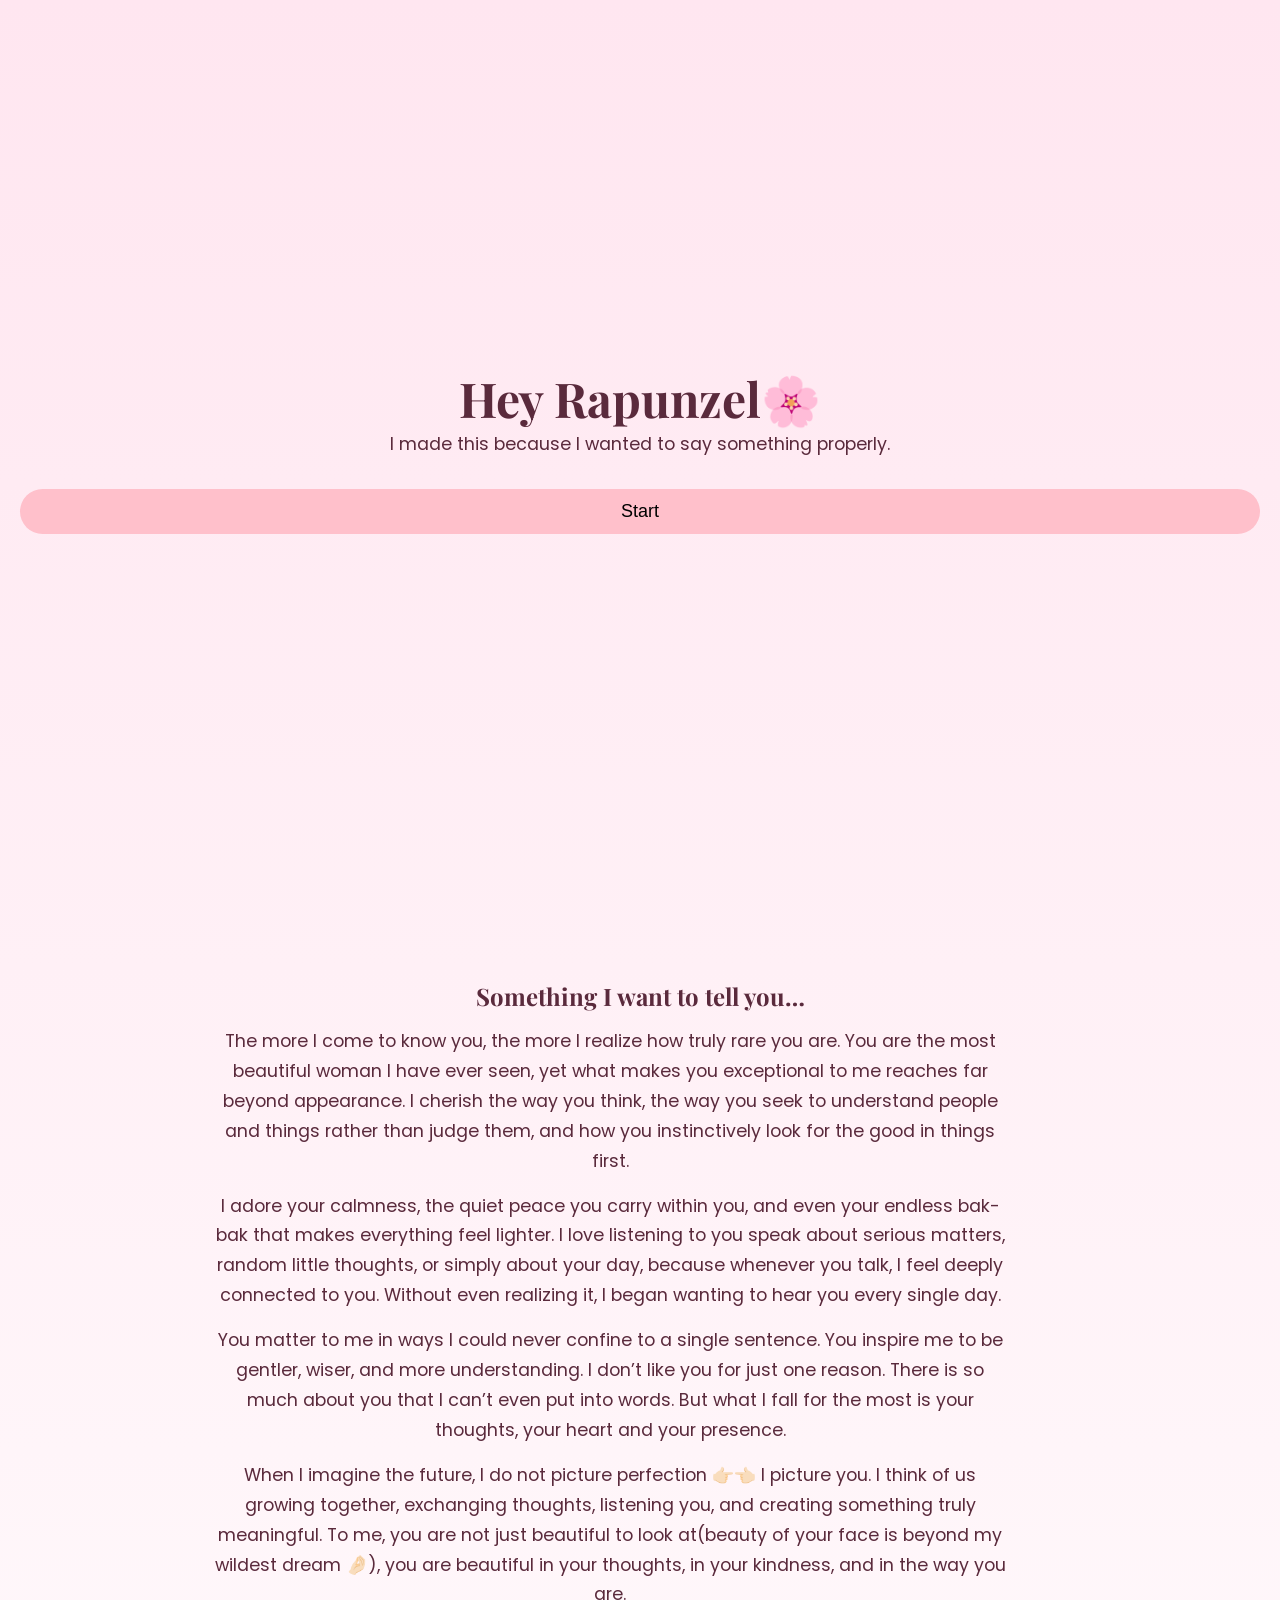
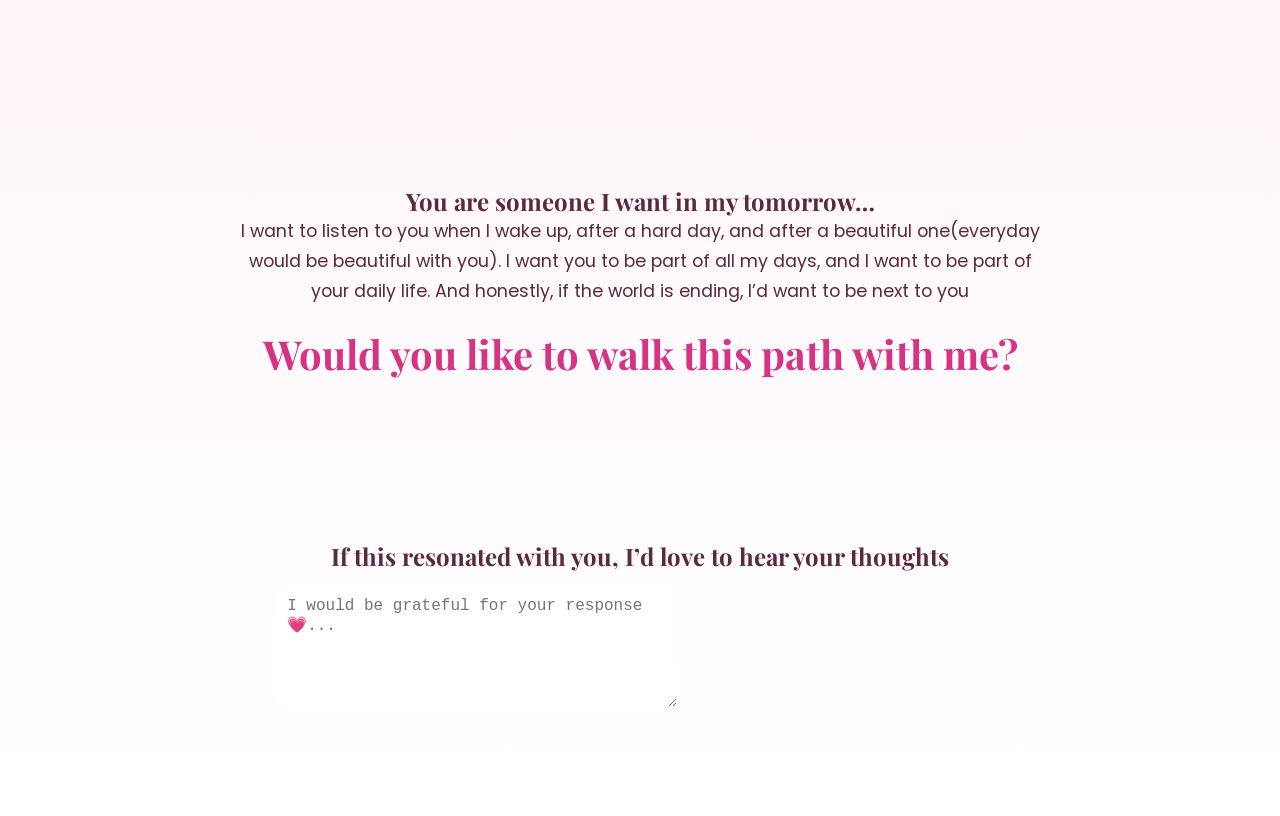
==== index.html @ f1f842e0 "Update index.html" ====
<!doctype html>
<html lang="en">
  <head>
    <meta charset="UTF-8" />
    <meta name="viewport" content="width=device-width, initial-scale=1.0">
    <title>For You 💗</title>
    <link rel="stylesheet" href="style.css" />
    <link
      href="https://fonts.googleapis.com/css2?family=Playfair+Display:wght@500;700&family=Poppins&display=swap"
      rel="stylesheet"
    />
  </head>
  <body>
    <div class="petals"></div>
    <div class="hearts"></div>

    <section class="hero">
      <h1 id="herName">Hey Rapunzel🌸</h1>
      <p>I made this because I wanted to say something properly.</p>
      <button onclick="scrollToSection()">Start</button>
    </section>

    <section class="story reveal">
      <h2>Something I want to tell you…</h2>

      <p>
        The more I come to know you, the more I realize how truly rare you are.
You are the most beautiful woman I have ever seen, yet what makes you exceptional to me reaches far beyond appearance. I cherish the way you think, the way you seek to understand people and things rather than judge them, and how you instinctively look for the good in things first.
      </p>

      <p>
        I adore your calmness, the quiet peace you carry within you, and even your endless bak-bak that makes everything feel lighter. I love listening to you speak about serious matters, random little thoughts, or simply about your day, because whenever you talk, I feel deeply connected to you. Without even realizing it, I began wanting to hear you every single day.
      </p>

      <p>
        You matter to me in ways I could never confine to a single sentence. You inspire me to be gentler, wiser, and more understanding. I don’t like you for just one reason. There is so much about you that I can’t even put into words. But what I fall for the most is your thoughts, your heart and your presence.
      </p>

      <p>
        When I imagine the future, I do not picture perfection 👉🏻👈🏻 I picture you. I think of us growing together, exchanging thoughts, listening you, and creating something truly meaningful. To me, you are not just beautiful to look at(beauty of your face is beyond my wildest dream 🤌🏻), you are beautiful in your thoughts, in your kindness, and in the way you are.
      </p>
    </section>

    <section class="final reveal">
      <h2>You are someone I want in my tomorrow…</h2>
      <p>I want to listen to you when I wake up, after a hard day, and after a beautiful one(everyday would be beautiful with you). I want you to be part of all my days, and I want to be part of your daily life. And honestly, if the world is ending, I’d want to be next to you</p>
      <h1>Would you like to walk this path with me?</h1>
    </section>

    <footer class="reply reveal">
      <h2>If this resonated with you, I’d love to hear your thoughts </h2>
      <!-- <p>Message me 💗</p> -->
      <textarea id="msg" placeholder="I would be grateful for your response💗..."></textarea>
      <button id="replyBtn" class="reply-btn" onclick="sendToWhatsApp()">Yayy! When you’re ready, Tap here 💌 </button>
    </footer>

    <script src="script.js"></script>
  </body>
</html>
---- style.css ----
* {
  margin: 0;
  padding: 0;
  box-sizing: border-box;
}

body {
  background: linear-gradient(to bottom, #ffe6f0, #fff);
  font-family: 'Poppins', sans-serif;
  color: #5a2a3c;
  text-align: center;
}

section, footer {
  padding: 80px 20px;
}

h1, h2 {
  font-family: 'Playfair Display', serif;
}

.hero {
  height: 100vh;
  /* background: url("https://i.imgur.com/Wz5RkYp.png") center/contain no-repeat; */
  display: flex;
  flex-direction: column;
  justify-content: center;
}

.hero h1 {
  font-size: clamp(2rem, 6vw, 3rem);
}

.hero button {
  margin-top: 30px;
  padding: 12px 30px;
  border: none;
  border-radius: 30px;
  background: pink;
  font-size: 18px;
  cursor: pointer;
}

.story p {
  margin: 15px 0;
}

.cards {
  display: flex;
  justify-content: center;
  gap: 20px;
  margin-top: 30px;
  flex-wrap: wrap;
}

.card {
  background: rgba(255,255,255,0.6);
  padding: 20px 30px;
  border-radius: 20px;
  box-shadow: 0 0 15px rgba(255,182,193,0.6);
}

/* .lily {
  background: url("https://i.imgur.com/6RkYc5E.png") center/contain no-repeat;
} */

.final h1 {
  margin-top: 20px;
  font-size: clamp(1.6rem, 5vw, 2.5rem);
  color: #d63384;
}

.reply textarea {
  width: 100%;
  max-width: 400px;
  height: 120px;
  border-radius: 10px;
  padding: 10px;
  border: none;
  margin: 15px 0;
}

.reply button {
  padding: 10px 25px;
  border-radius: 30px;
  border: none;
  background: hotpink;
  color: white;
  font-size: 16px;
  cursor: pointer;
}

/* Animations */
.reveal {
  opacity: 0;
  transform: translateY(50px);
  transition: 1s;
}

.reveal.active {
  opacity: 1;
  transform: translateY(0);
}

.petals span, .hearts span {
  position: fixed;
  top: -10%;
  font-size: 20px;
  animation: fall linear infinite;
  opacity: 0.8;
}

@keyframes fall {
  0% { transform: translateY(0) rotate(0deg); }
  100% { transform: translateY(110vh) rotate(360deg); }
}

.reply-btn {
  opacity: 0;
  pointer-events: none;
  transition: opacity 0.3s ease;
}
.reply-btn.show {
  opacity: 1;
  pointer-events: auto;
}

input, textarea {
  font-size: 16px;
}

p {
  font-size: clamp(1rem, 3.5vw, 1.1rem);
  line-height: 1.7;
  max-width: 800px;
  margin-left: auto;
  margin-right: auto;
}


.story, .final, .reply {
  max-width: 900px;
  margin: auto;
}
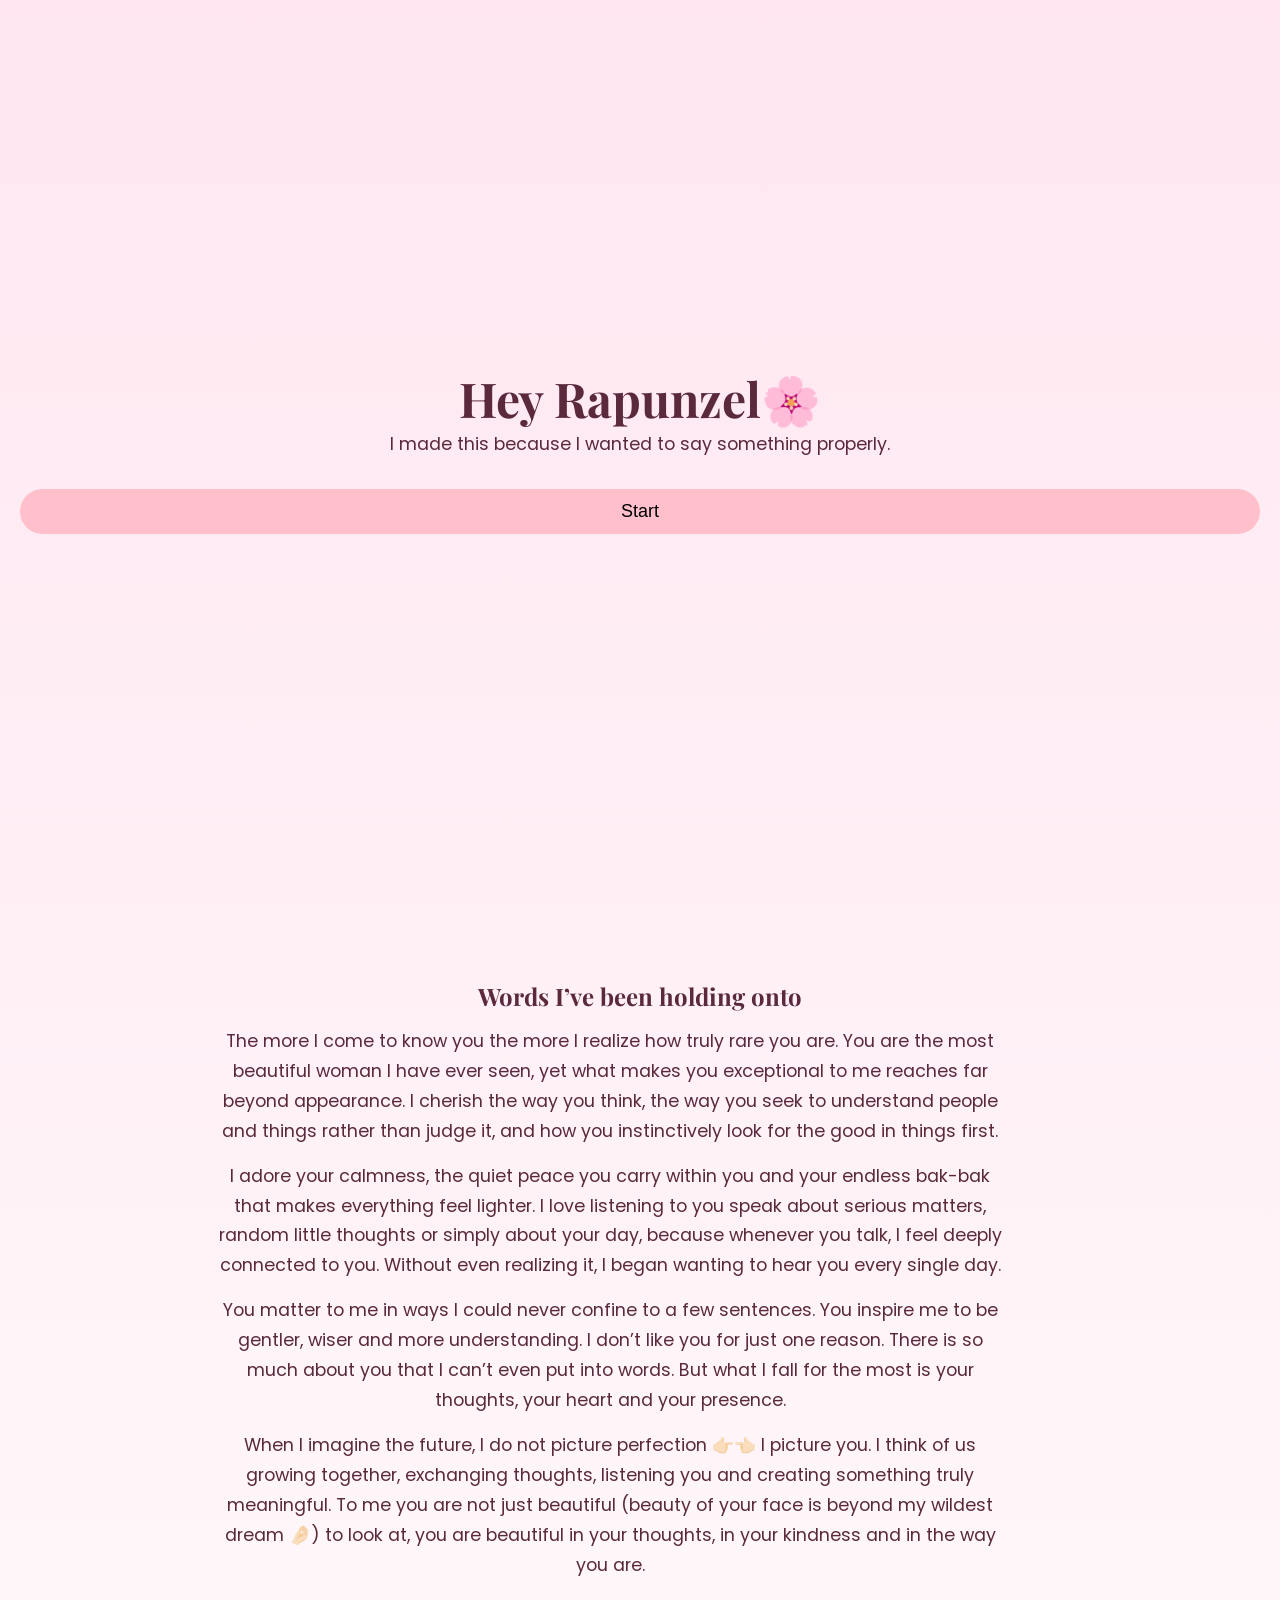
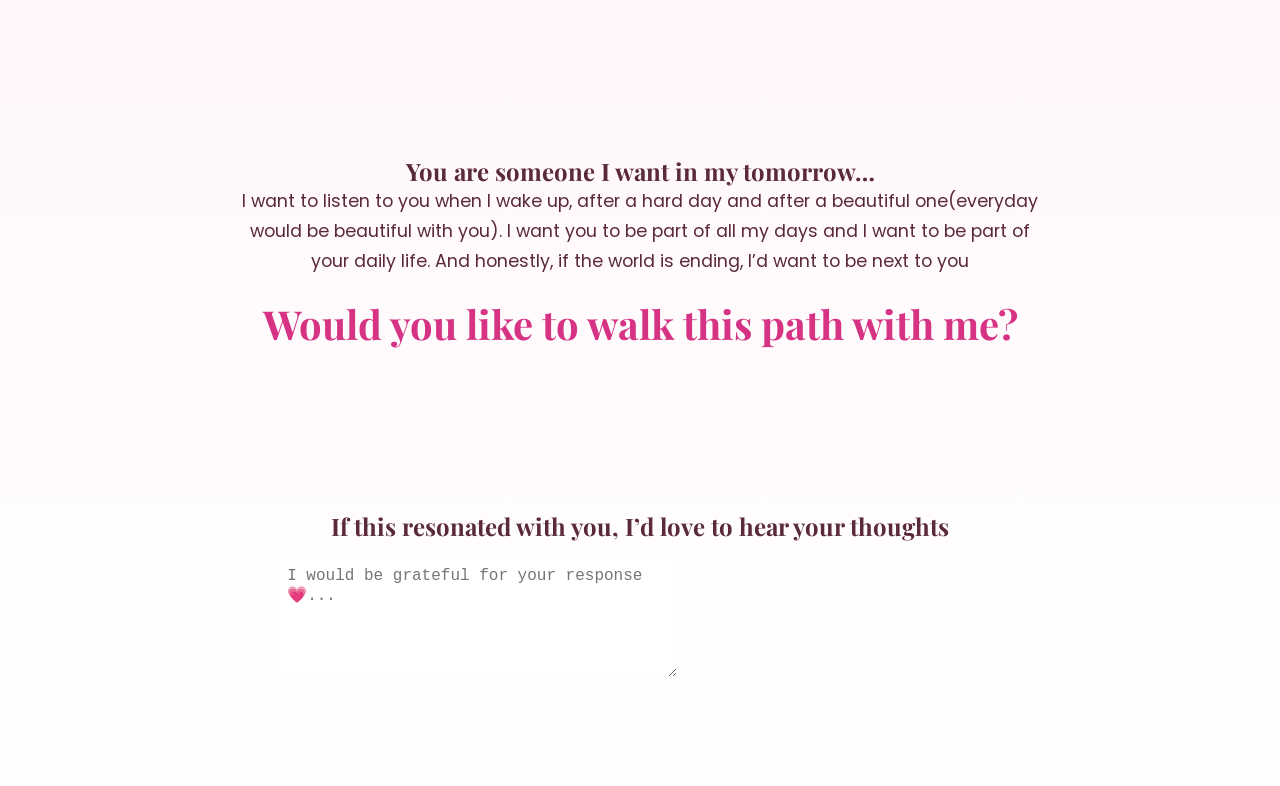
==== commit f6bd91fe: "Update index.html" ====
--- a/index.html
+++ b/index.html
@@ -21,29 +21,29 @@
     </section>
 
     <section class="story reveal">
-      <h2>Something I want to tell you…</h2>
+      <h2>Words I’ve been holding onto</h2>
 
       <p>
-        The more I come to know you, the more I realize how truly rare you are.
-You are the most beautiful woman I have ever seen, yet what makes you exceptional to me reaches far beyond appearance. I cherish the way you think, the way you seek to understand people and things rather than judge them, and how you instinctively look for the good in things first.
+        The more I come to know you the more I realize how truly rare you are.
+You are the most beautiful woman I have ever seen, yet what makes you exceptional to me reaches far beyond appearance. I cherish the way you think, the way you seek to understand people and things rather than judge it, and how you instinctively look for the good in things first.
       </p>
 
       <p>
-        I adore your calmness, the quiet peace you carry within you, and even your endless bak-bak that makes everything feel lighter. I love listening to you speak about serious matters, random little thoughts, or simply about your day, because whenever you talk, I feel deeply connected to you. Without even realizing it, I began wanting to hear you every single day.
+        I adore your calmness, the quiet peace you carry within you and your endless bak-bak that makes everything feel lighter. I love listening to you speak about serious matters, random little thoughts or simply about your day, because whenever you talk, I feel deeply connected to you. Without even realizing it, I began wanting to hear you every single day.
       </p>
 
       <p>
-        You matter to me in ways I could never confine to a single sentence. You inspire me to be gentler, wiser, and more understanding. I don’t like you for just one reason. There is so much about you that I can’t even put into words. But what I fall for the most is your thoughts, your heart and your presence.
+        You matter to me in ways I could never confine to a few sentences. You inspire me to be gentler, wiser and more understanding. I don’t like you for just one reason. There is so much about you that I can’t even put into words. But what I fall for the most is your thoughts, your heart and your presence.
       </p>
 
       <p>
-        When I imagine the future, I do not picture perfection 👉🏻👈🏻 I picture you. I think of us growing together, exchanging thoughts, listening you, and creating something truly meaningful. To me, you are not just beautiful to look at(beauty of your face is beyond my wildest dream 🤌🏻), you are beautiful in your thoughts, in your kindness, and in the way you are.
+        When I imagine the future, I do not picture perfection 👉🏻👈🏻 I picture you. I think of us growing together, exchanging thoughts, listening you and creating something truly meaningful. To me you are not just beautiful (beauty of your face is beyond my wildest dream 🤌🏻) to look at, you are beautiful in your thoughts, in your kindness and in the way you are.
       </p>
     </section>
 
     <section class="final reveal">
       <h2>You are someone I want in my tomorrow…</h2>
-      <p>I want to listen to you when I wake up, after a hard day, and after a beautiful one(everyday would be beautiful with you). I want you to be part of all my days, and I want to be part of your daily life. And honestly, if the world is ending, I’d want to be next to you</p>
+      <p>I want to listen to you when I wake up, after a hard day and after a beautiful one(everyday would be beautiful with you). I want you to be part of all my days and I want to be part of your daily life. And honestly, if the world is ending, I’d want to be next to you</p>
       <h1>Would you like to walk this path with me?</h1>
     </section>
 
@@ -61,3 +61,4 @@
 
 
 
+
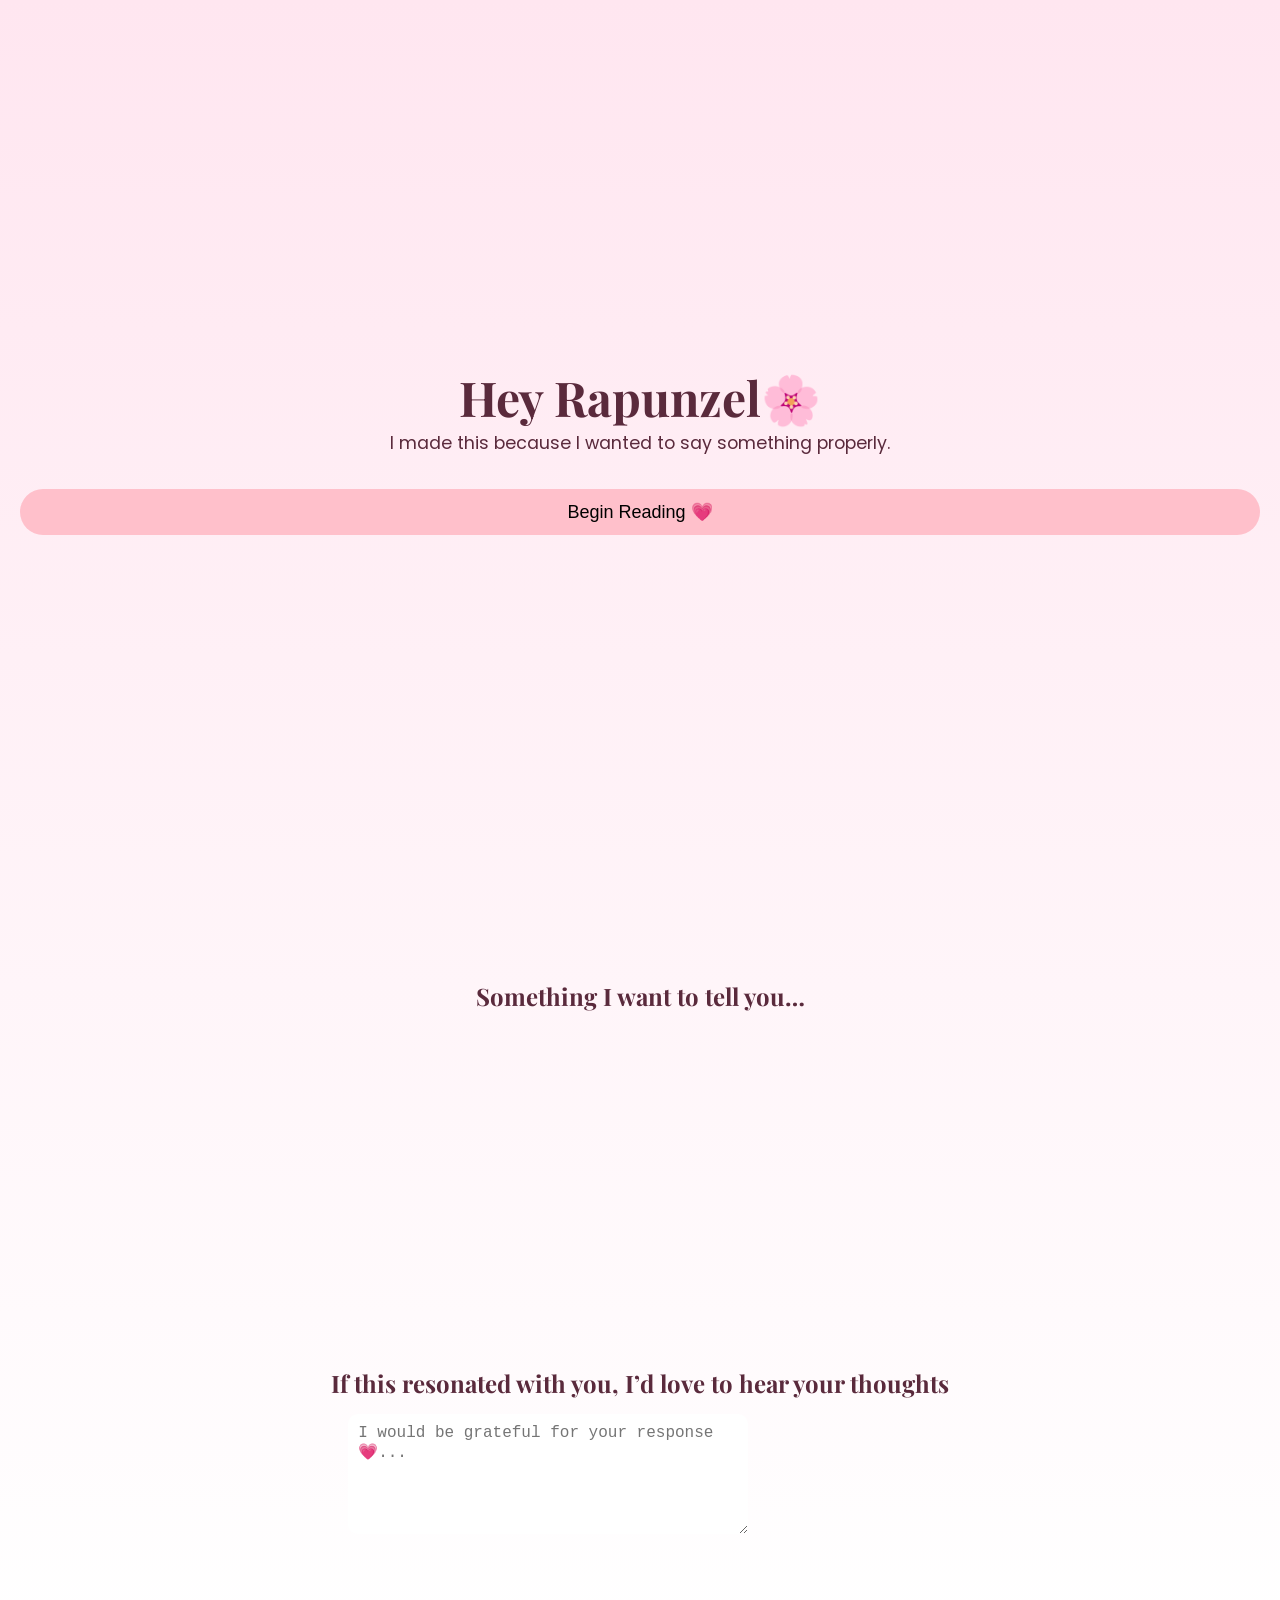
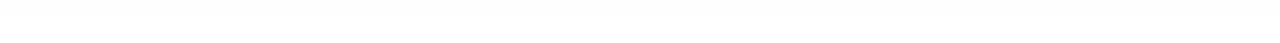
==== commit b4d667c7: "Update index.html" ====
--- a/index.html
+++ b/index.html
@@ -17,41 +17,34 @@
     <section class="hero">
       <h1 id="herName">Hey Rapunzel🌸</h1>
       <p>I made this because I wanted to say something properly.</p>
-      <button onclick="scrollToSection()">Start</button>
+      <!-- <button onclick="scrollToSection()">Start</button> -->
+       <button onclick="startExperience(event)" class="start-btn"><span class="shimmer-text">Begin Reading 💗</span></button>
     </section>
 
     <section class="story reveal">
-      <h2>Words I’ve been holding onto</h2>
+      <h2>Something I want to tell you…</h2>
 
-      <p>
-        The more I come to know you the more I realize how truly rare you are.
-You are the most beautiful woman I have ever seen, yet what makes you exceptional to me reaches far beyond appearance. I cherish the way you think, the way you seek to understand people and things rather than judge it, and how you instinctively look for the good in things first.
-      </p>
+      <p id="typeText"></p>
+      <p class="type"></p>
+      <p class="type"></p>
+      <p class="type"></p>
+      <p class="type"></p>
 
-      <p>
-        I adore your calmness, the quiet peace you carry within you and your endless bak-bak that makes everything feel lighter. I love listening to you speak about serious matters, random little thoughts or simply about your day, because whenever you talk, I feel deeply connected to you. Without even realizing it, I began wanting to hear you every single day.
-      </p>
-
-      <p>
-        You matter to me in ways I could never confine to a few sentences. You inspire me to be gentler, wiser and more understanding. I don’t like you for just one reason. There is so much about you that I can’t even put into words. But what I fall for the most is your thoughts, your heart and your presence.
-      </p>
-
-      <p>
-        When I imagine the future, I do not picture perfection 👉🏻👈🏻 I picture you. I think of us growing together, exchanging thoughts, listening you and creating something truly meaningful. To me you are not just beautiful (beauty of your face is beyond my wildest dream 🤌🏻) to look at, you are beautiful in your thoughts, in your kindness and in the way you are.
-      </p>
     </section>
 
+    
+
     <section class="final reveal">
-      <h2>You are someone I want in my tomorrow…</h2>
-      <p>I want to listen to you when I wake up, after a hard day and after a beautiful one(everyday would be beautiful with you). I want you to be part of all my days and I want to be part of your daily life. And honestly, if the world is ending, I’d want to be next to you</p>
-      <h1>Would you like to walk this path with me?</h1>
+      <h2 class="final-type"></h2>
+      <p class="final-type"></p>
+      <h1 class="final-type"></h1>
     </section>
 
     <footer class="reply reveal">
       <h2>If this resonated with you, I’d love to hear your thoughts </h2>
       <!-- <p>Message me 💗</p> -->
       <textarea id="msg" placeholder="I would be grateful for your response💗..."></textarea>
-      <button id="replyBtn" class="reply-btn" onclick="sendToWhatsApp()">Yayy! When you’re ready, Tap here 💌 </button>
+      <button id="replyBtn" class="reply-btn" onclick="sendToWhatsApp()">Yayy! Tap here 💌 </button>
     </footer>
 
     <script src="script.js"></script>
@@ -62,3 +55,4 @@
 
 
 
+
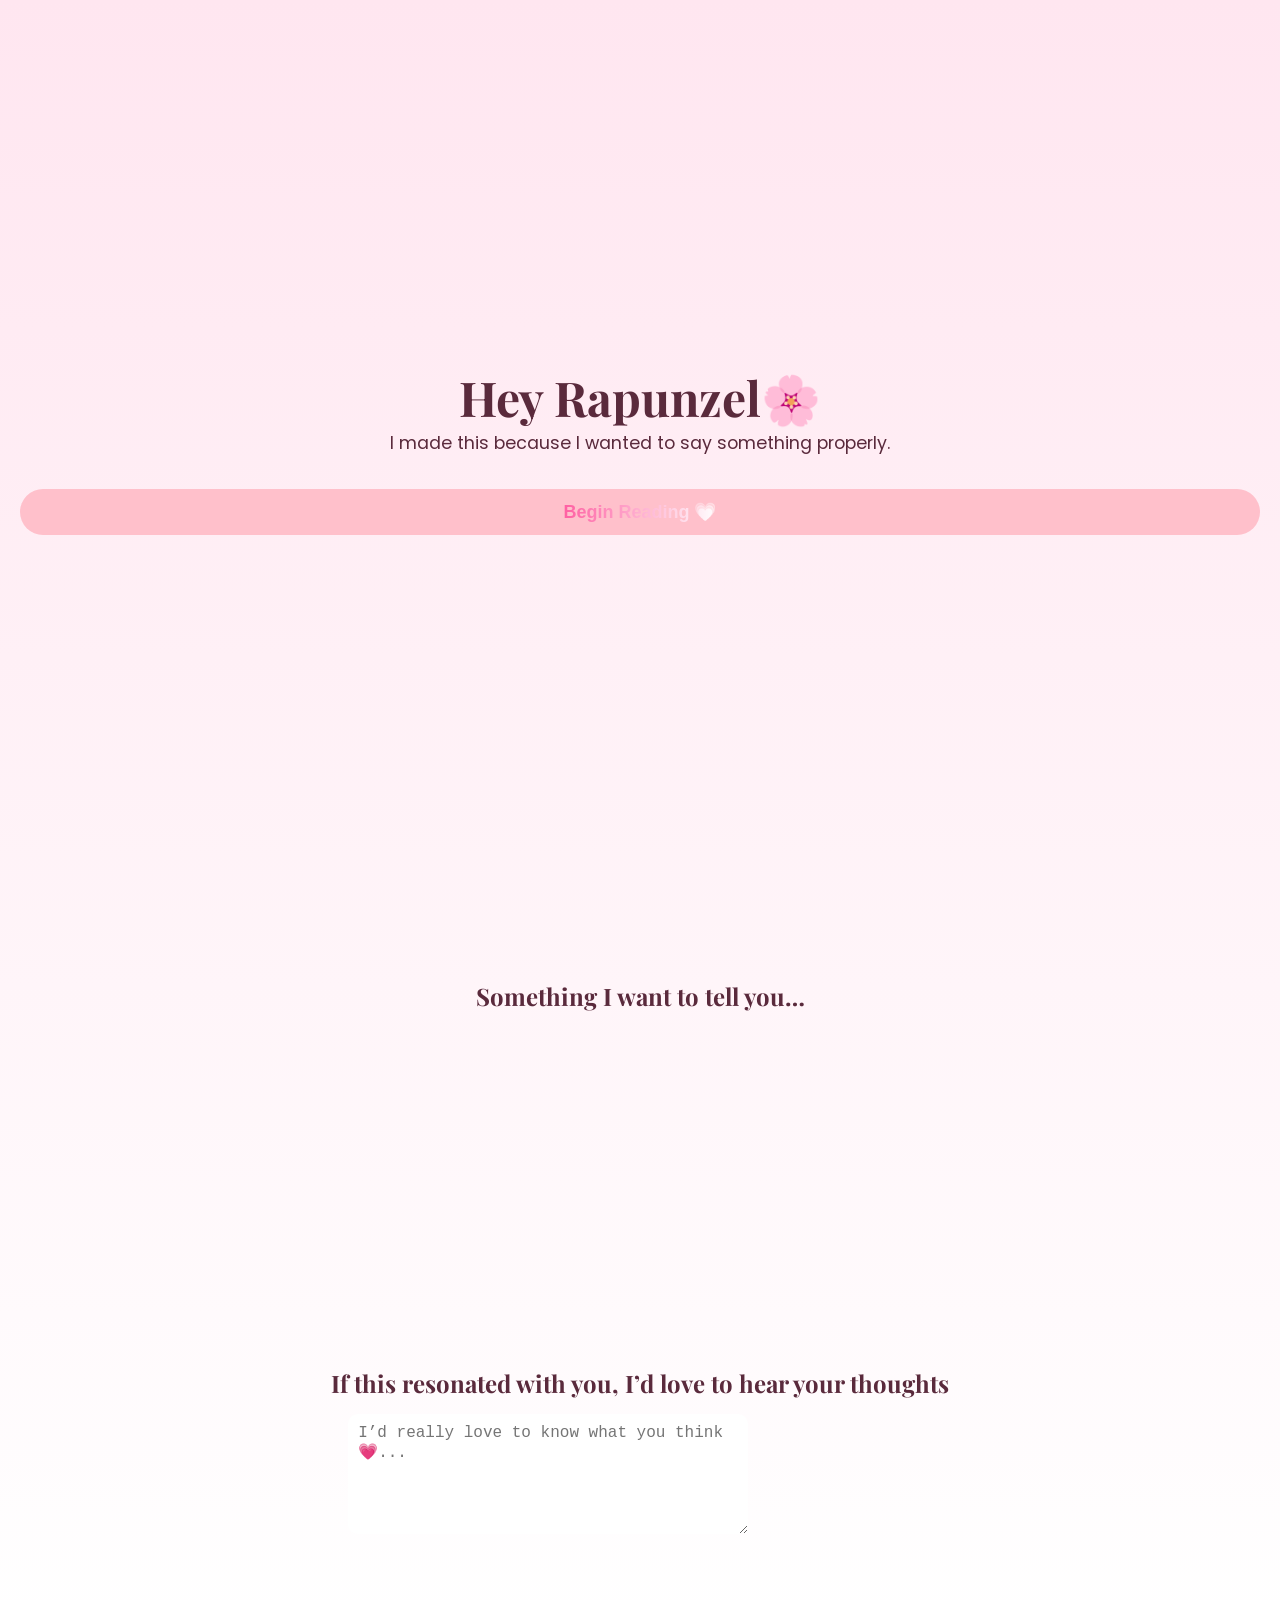
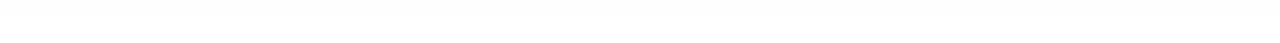
==== commit cbac6aa9: "reply reveal change" ====
--- a/index.html
+++ b/index.html
@@ -17,7 +17,7 @@
     <section class="hero">
       <h1 id="herName">Hey Rapunzel🌸</h1>
       <p>I made this because I wanted to say something properly.</p>
-      <!-- <button onclick="scrollToSection()">Start</button> -->
+      
        <button onclick="startExperience(event)" class="start-btn"><span class="shimmer-text">Begin Reading 💗</span></button>
     </section>
 
@@ -43,7 +43,7 @@
     <footer class="reply reveal">
       <h2>If this resonated with you, I’d love to hear your thoughts </h2>
       <!-- <p>Message me 💗</p> -->
-      <textarea id="msg" placeholder="I would be grateful for your response💗..."></textarea>
+      <textarea id="msg" placeholder="I’d really love to know what you think💗..."></textarea>
       <button id="replyBtn" class="reply-btn" onclick="sendToWhatsApp()">Yayy! Tap here 💌 </button>
     </footer>
 
@@ -56,3 +56,4 @@
 
 
 
+
--- a/style.css
+++ b/style.css
@@ -12,7 +12,7 @@
 }
 
 section, footer {
-  padding: 80px 20px;
+  padding: clamp(50px, 8vw, 80px) 20px;
 }
 
 h1, h2 {
@@ -143,4 +143,153 @@
   margin: auto;
 }
 
-
+/* .start-btn {
+  margin-top: 30px;
+  padding: 14px 36px;
+  border: none;
+  border-radius: 30px;
+  background: linear-gradient(135deg, #ff8fb3, #ff5da2);
+  color: rgb(21, 20, 20);
+  font-size: 18px;
+  cursor: pointer;
+  position: relative;
+  overflow: hidden;
+  box-shadow: 0 0 20px rgba(255, 105, 180, 0.6);
+  animation: pulse 2s infinite;
+} */
+
+.start-btn {
+  margin-top: 30px;
+  padding: 14px 35px;
+  border: none;
+  border-radius: 40px;
+  background: hotpink;
+  color: rgb(24, 22, 22);
+  font-size: 18px;
+  cursor: pointer;
+  position: relative;
+  overflow: hidden;
+
+  animation: pulseFloat 2.5s ease-in-out infinite;
+}
+
+@keyframes pulseFloat {
+  0% {
+    transform: translateY(0) scale(1);
+    box-shadow: 0 0 10px rgba(255,105,180,0.4);
+  }
+  50% {
+    transform: translateY(-6px) scale(1.05);
+    box-shadow: 0 0 20px rgba(255,105,180,0.7);
+  }
+  100% {
+    transform: translateY(0) scale(1);
+    box-shadow: 0 0 10px rgba(255,105,180,0.4);
+  }
+}
+/* Ripple */
+.start-btn .ripple {
+  position: absolute;
+  border-radius: 50%;
+  background: rgba(255,255,255,0.6);
+  transform: scale(0);
+  animation: ripple 0.6s linear;
+}
+
+/* Floating heart */
+.float-heart {
+  position: absolute;
+  font-size: 18px;
+  animation: floatUp 1.5s ease-out forwards;
+  pointer-events: none;
+}
+
+@keyframes ripple {
+  to {
+    transform: scale(4);
+    opacity: 0;
+  }
+}
+
+@keyframes floatUp {
+  0% {
+    transform: translateY(0) scale(1);
+    opacity: 1;
+  }
+  100% {
+    transform: translateY(-80px) scale(1.5);
+    opacity: 0;
+  }
+}
+
+/* Pulse (you already had this idea) */
+/* @keyframes pulse {
+  0% { box-shadow: 0 0 15px rgba(255,105,180,0.5); }
+  50% { box-shadow: 0 0 30px rgba(255,20,147,0.9); }
+  100% { box-shadow: 0 0 15px rgba(255,105,180,0.5); }
+} */
+
+
+.start-btn {
+  position: relative;
+  overflow: hidden;
+}
+
+.start-btn .ripple {
+  position: absolute;
+  border-radius: 50%;
+  background: rgba(255,255,255,0.6);
+  transform: scale(0);
+  animation: ripple 0.6s linear;
+}
+
+@keyframes ripple {
+  to {
+    transform: scale(4);
+    opacity: 0;
+  }
+}
+
+.float-heart {
+  position: absolute;
+  font-size: 18px;
+  animation: floatUp 1.5s ease-out forwards;
+  pointer-events: none;
+}
+
+@keyframes floatUp {
+  from {
+    transform: translateY(0);
+    opacity: 1;
+  }
+  to {
+    transform: translateY(-80px);
+    opacity: 0;
+  }
+}
+
+
+/* shimmer text */
+.shimmer-text {
+  background: linear-gradient(
+    90deg,
+    #ff5fa2,
+    #ffffff,
+    #ff5fa2
+  );
+  background-size: 200%;
+  color: transparent;
+  background-clip: text;
+  -webkit-background-clip: text;
+  animation: shimmer 2.5s infinite;
+  font-weight: bold;
+}
+
+@keyframes shimmer {
+  0% { background-position: -200%; }
+  100% { background-position: 200%; }
+}
+
+
+
+
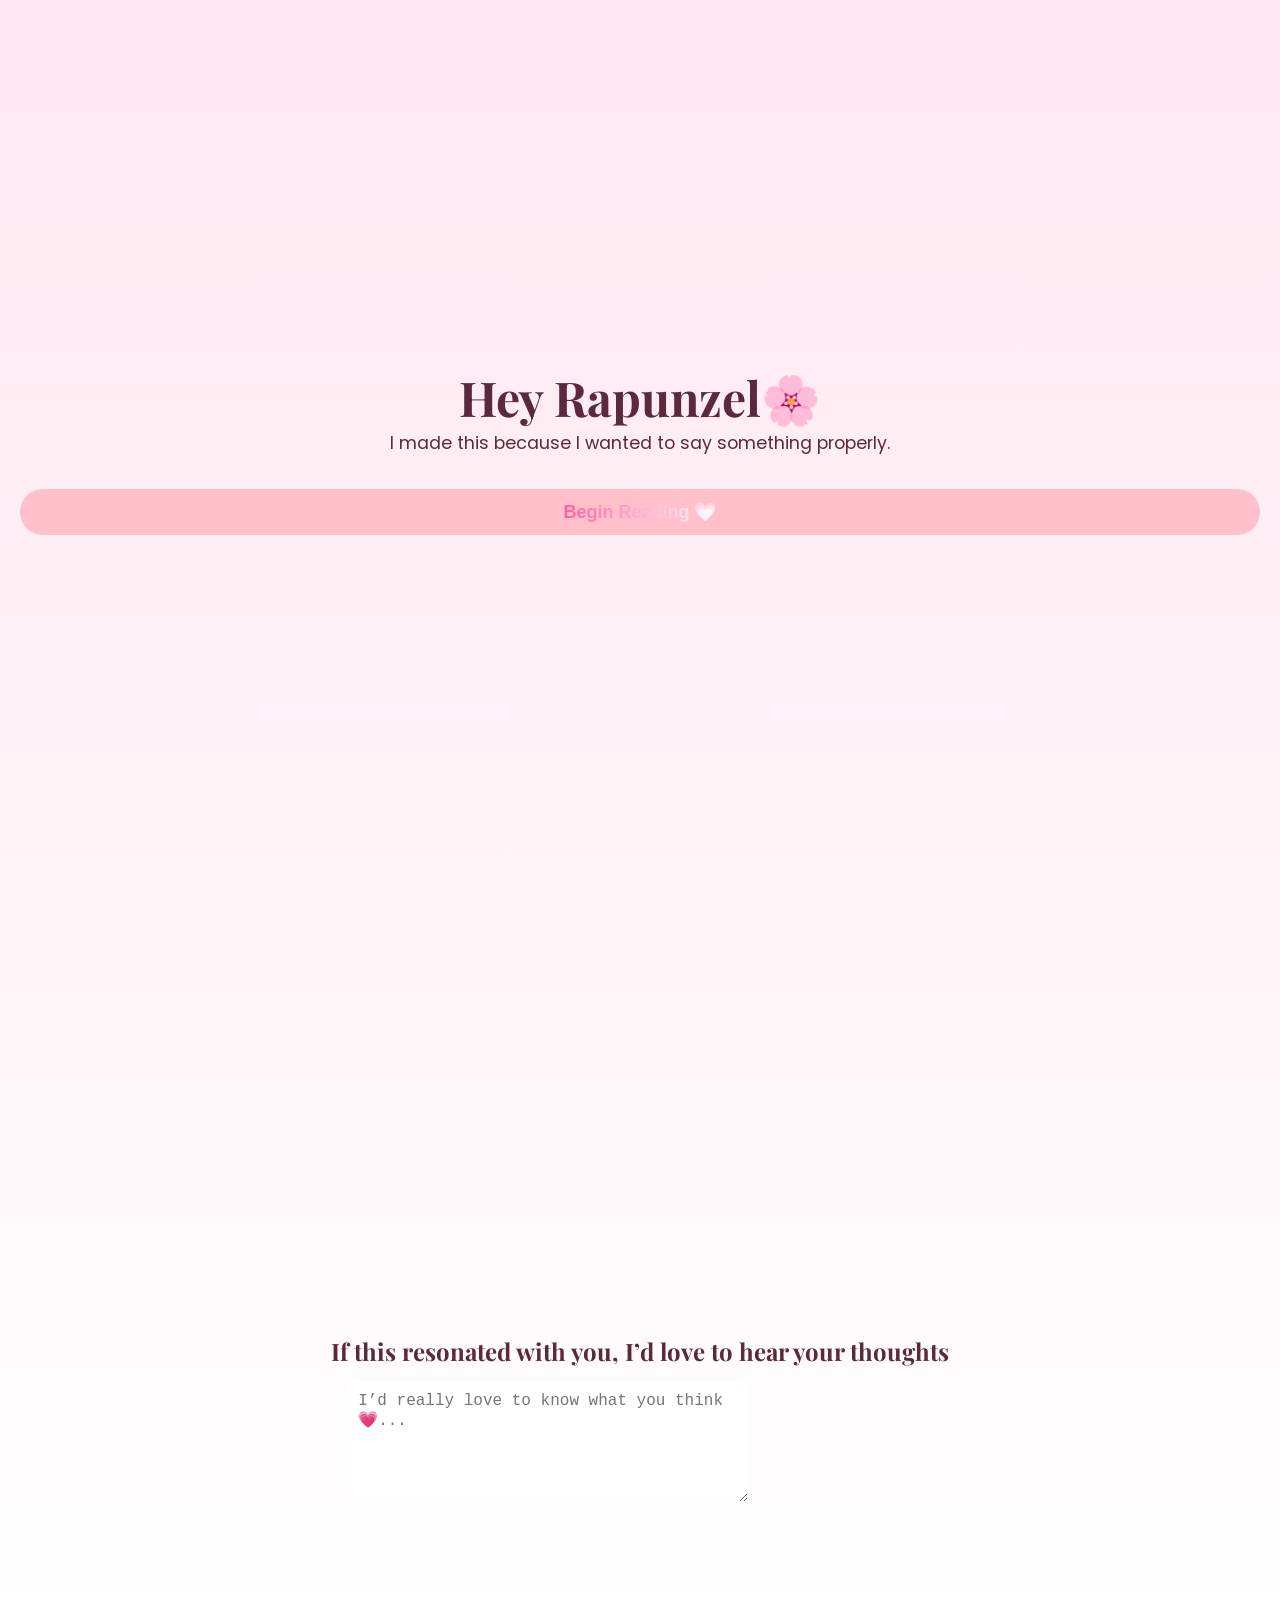
==== commit 57c4e140: "Update index.html" ====
--- a/index.html
+++ b/index.html
@@ -22,7 +22,7 @@
     </section>
 
     <section class="story reveal">
-      <h2>Something I want to tell you…</h2>
+      <h2 class="type"></h2>
 
       <p id="typeText"></p>
       <p class="type"></p>
@@ -57,3 +57,4 @@
 
 
 
+
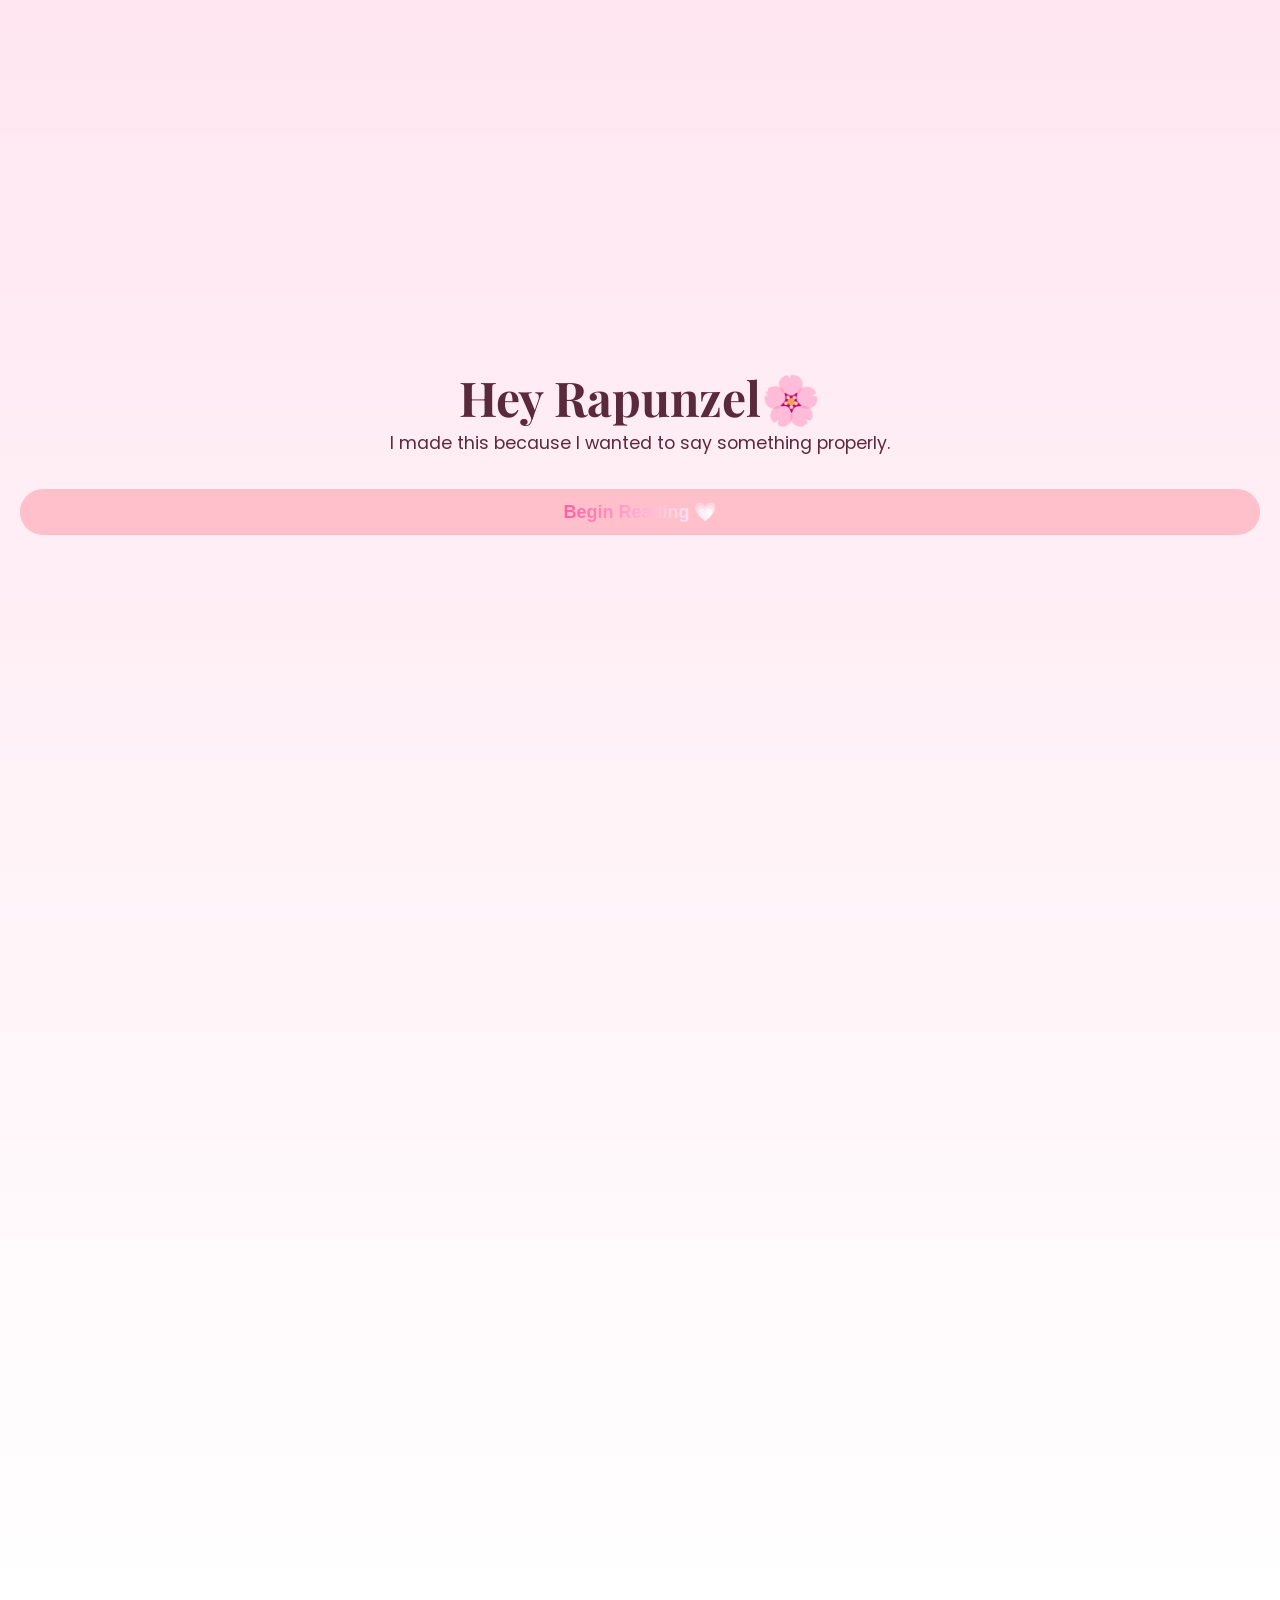
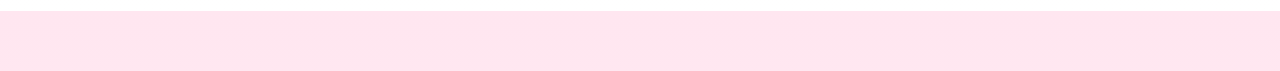
==== commit e3954630: "Update index.html" ====
--- a/index.html
+++ b/index.html
@@ -40,7 +40,7 @@
       <h1 class="final-type"></h1>
     </section>
 
-    <footer class="reply reveal">
+    <footer class="reply">
       <h2>If this resonated with you, I’d love to hear your thoughts </h2>
       <!-- <p>Message me 💗</p> -->
       <textarea id="msg" placeholder="I’d really love to know what you think💗..."></textarea>
@@ -58,3 +58,4 @@
 
 
 
+
--- a/style.css
+++ b/style.css
@@ -290,6 +290,24 @@
   100% { background-position: 200%; }
 }
 
-
-
-
+.type, .final-type {
+  transition: opacity 0.5s ease;
+}
+
+.reply {
+  opacity: 0;
+  transform: translateY(60px);
+  transition: 0.8s ease;
+  pointer-events: none;
+}
+
+.reply.show-footer {
+  opacity: 1;
+  transform: translateY(0);
+  pointer-events: auto;
+}
+
+
+
+
+
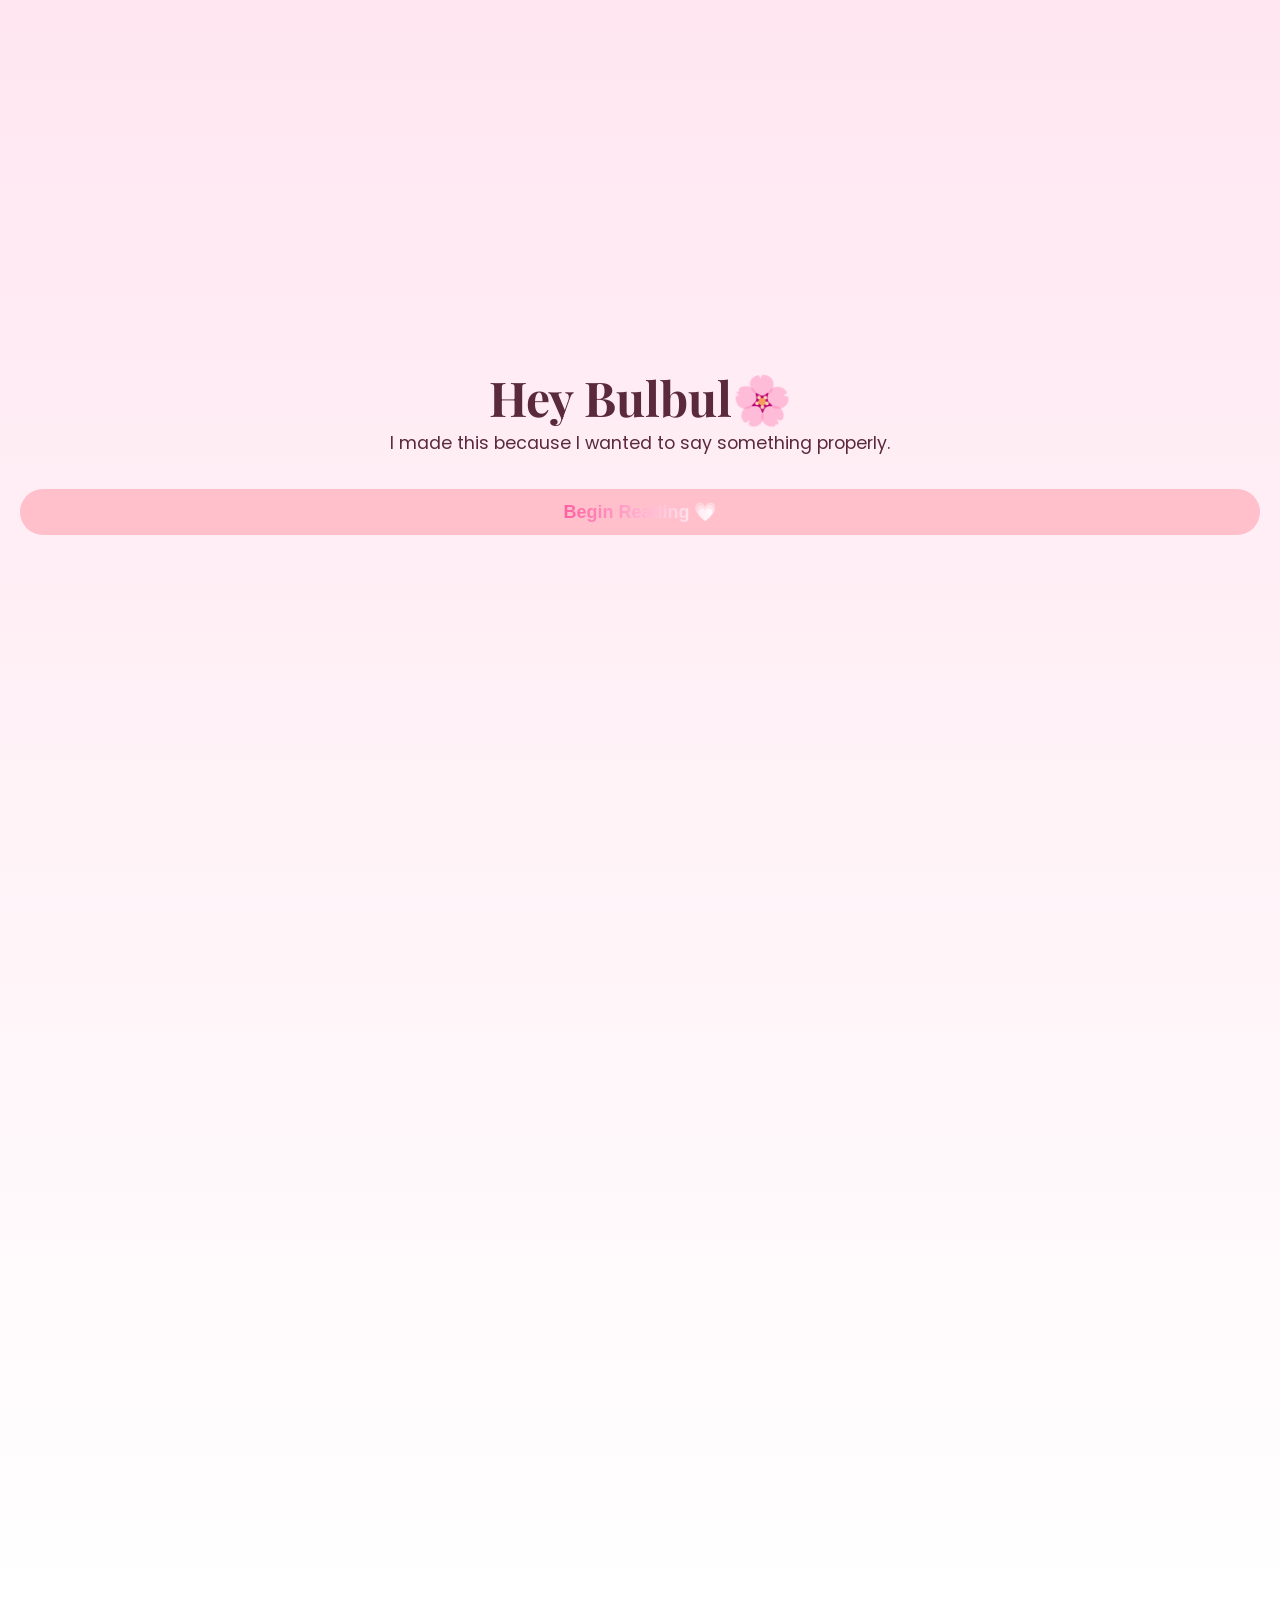
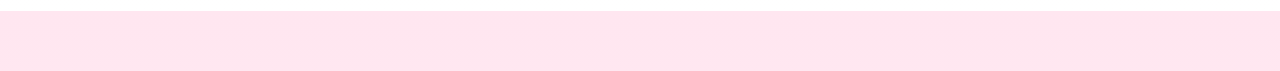
==== commit e0a2290a: "Update index.html" ====
--- a/index.html
+++ b/index.html
@@ -15,7 +15,7 @@
     <div class="hearts"></div>
 
     <section class="hero">
-      <h1 id="herName">Hey Rapunzel🌸</h1>
+      <h1 id="herName">Hey Bulbul🌸</h1>
       <p>I made this because I wanted to say something properly.</p>
       
        <button onclick="startExperience(event)" class="start-btn"><span class="shimmer-text">Begin Reading 💗</span></button>
@@ -43,7 +43,7 @@
     <footer class="reply">
       <h2>If this resonated with you, I’d love to hear your thoughts </h2>
       <!-- <p>Message me 💗</p> -->
-      <textarea id="msg" placeholder="I’d really love to know what you think💗..."></textarea>
+      <textarea id="msg" placeholder="I’d really love to read what you think💗..."></textarea>
       <button id="replyBtn" class="reply-btn" onclick="sendToWhatsApp()">Yayy! Tap here 💌 </button>
     </footer>
 
@@ -59,3 +59,4 @@
 
 
 
+
--- a/style.css
+++ b/style.css
@@ -74,10 +74,18 @@
   width: 100%;
   max-width: 400px;
   height: 120px;
-  border-radius: 10px;
-  padding: 10px;
-  border: none;
+  padding: 12px 14px;
+  border-radius: 12px;
+
+  border: 2px solid #ff9bbd;   
+  outline: none;
+
+  font-size: 16px;
+  font-family: "Poppins", sans-serif;
+  background: rgba(255, 255, 255, 0.9);
   margin: 15px 0;
+
+  transition: 0.3s ease;
 }
 
 .reply button {
@@ -311,3 +319,4 @@
 
 
 
+
